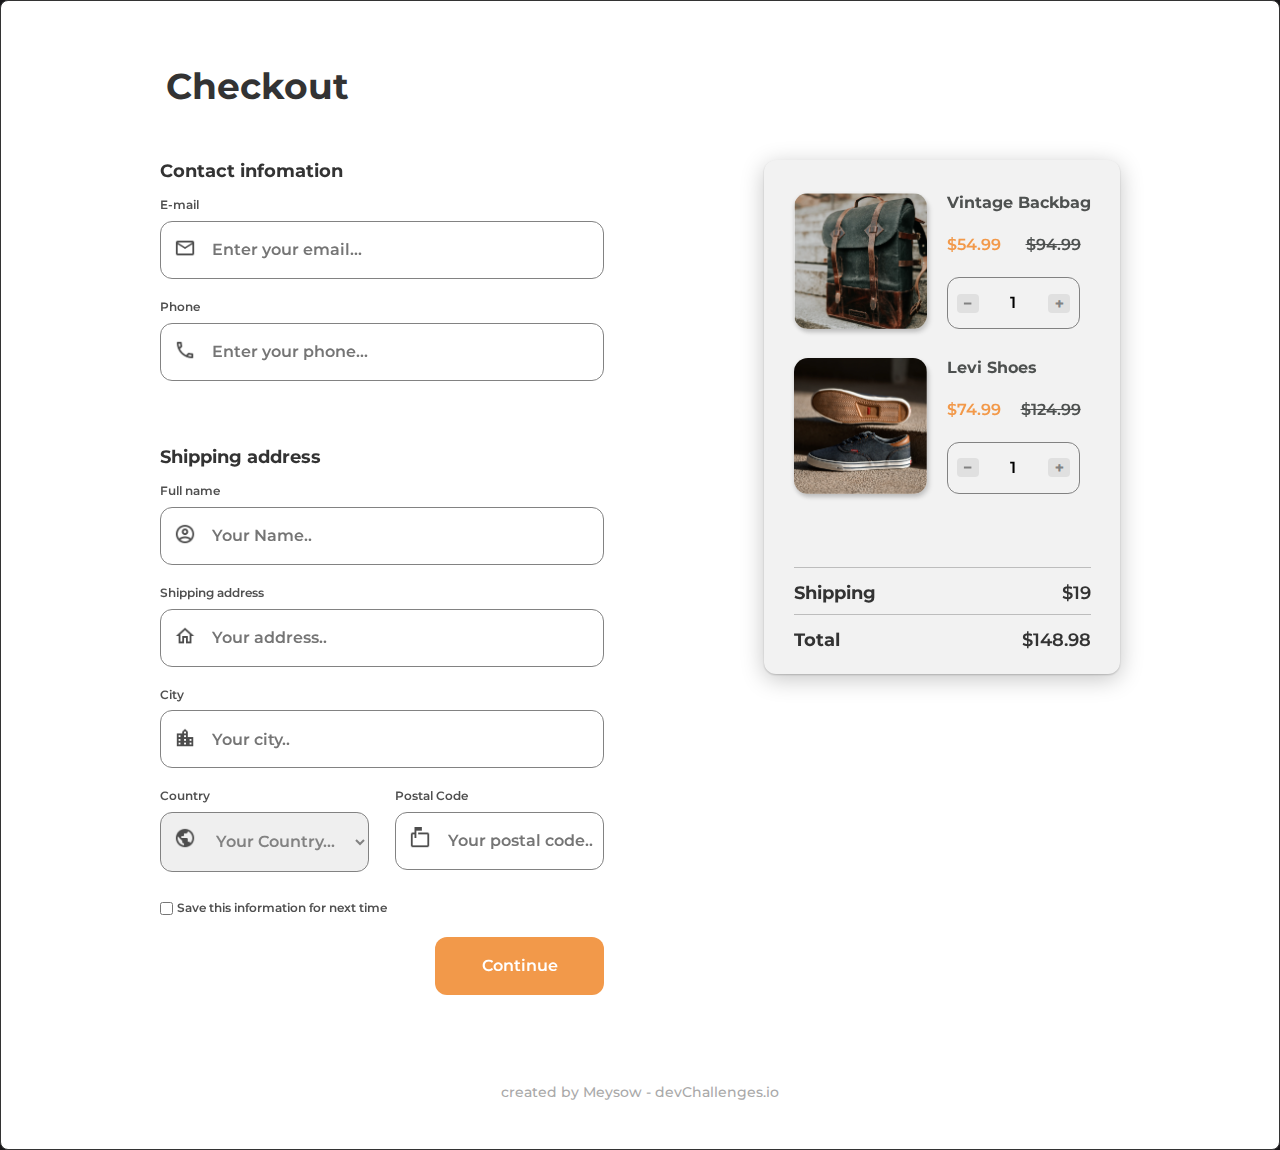
==== Checkout-Page/index.html @ 691b1ac5 "Add files via upload" ====
<!DOCTYPE html>
<html lang="en">
<head>
  <meta charset="UTF-8">
  <meta http-equiv="X-UA-Compatible" content="IE=edge">
  <meta name="viewport" content="width=device-width, initial-scale=1.0">
  <style>
    @import url('https://fonts.googleapis.com/css2?family=Montserrat:wght@600;700&display=swap');
  </style>
  <link rel="stylesheet" href="css/style.css">
  <link rel="shortcut icon" href="https://meysow.github.io/DEVCHALLENGES/404-Not-Found/img/devchallenges.png" type="image/x-icon">
  <script defer src="js/script.js"></script>
  <script defer src="js/total.js"></script>
  <title>Checkout-Page</title>
</head>
<body>
  <header class="header">
    <h1>Checkout</h1>
  </header>

  <main class="main">

    <div class="card">

      <div class="item">
        <img src="img/photo1.png" alt="">
        <div class="container">
          <h4>Vintage Backbag</h4>
          <div class="price">
            <p class="newPrice" id="qnt_1" data-price="54.99">$54.99</p>
            <p class="oldPrice" data-price="94.99">$94.99</p>
          </div>
          <div class="form-group">
            <div class="input-group">
              <div class="input-group-btn">
                <button id="down" class="btn btn-default" onclick=" down('0', 'myNumber1'); CalculateItemsValue();" ><span class="glyphicon glyphicon-minus"></span></button>
              </div>
                <input type="text" id="myNumber1" class="form-control input-number" readonly value="1" />
              <div class="input-group-btn">
                <button id="up" class="btn btn-default" onclick="up('10', 'myNumber1'); CalculateItemsValue();" ><span class="glyphicon glyphicon-plus"></span></button>
              </div>
            </div>
          </div>
        </div>
      </div>

      <div class="item">
        <img src="img/photo2.png" alt="">
        <div class="container">
          <h4>Levi Shoes</h4>
          <div class="price">
            <p class="newPrice" id="qnt_2" data-price="74.99">$74.99</p>
            <p class="oldPrice" data-price="124.99">$124.99</p>
          </div>
          <div class="form-group">
            <div class="input-group">
              <div class="input-group-btn">
                <button id="downTwo" class="btn" onclick=" down('0', 'myNumber2'); CalculateItemsValue();"><span class="glyphicon glyphicon-minus"></span></button>
              </div>
                <input type="text" id="myNumber2" class="form-control input-number" readonly value="1" />
              <div class="input-group-btn">
                <button id="upTwo" class="btn" onclick="up('10', 'myNumber2'); CalculateItemsValue();"><span class="glyphicon glyphicon-plus"></span></button>
              </div>
            </div>
          </div>
        </div>
      </div>

      <div class="recap">
        <div class="total">
          <h3>Shipping</h3>
          <p id="shipping_cost" data-price="19">$19</p>
        </div>
        <div class="total">
          <h3>Total</h3>
          <p id="ItemsTotal">$148.98</p>
        </div>
      </div>

    </div>

    <form class="form" onsubmit="return validation()">
      <h2>Contact infomation</h2>
      <div class="form__container">
        <label for="email">E-mail</label>
        <i class="input__container"></i>
        <input type="text" id="email" name="email" placeholder="Enter your email..." required>
        <label for="phone">Phone</label>
        <i class="input__container phone"></i>
        <input type="number" id="phone" name="phone" placeholder="Enter your phone..." required>
      </div>
      <h2>Shipping address</h2>
      <div class="form__container">
        <label for="name">Full name</label>
        <i class="input__container name"></i>
        <input type="text" id="name" name="name" placeholder="Your Name.." required>
        <label for="address">Shipping address</label>
        <i class="input__container address"></i>
        <input type="text" id="address" name="address" placeholder="Your address.." required>
        <label for="city">City</label>
        <i class="input__container city"></i>
        <input type="text" id="city" name="city" placeholder="Your city.." required>
        <div class="location form">
          <div class="location__container">
            <label for="country">Country</label>
            <i class="input__container country"></i>
            <select id="country" name="country" placeholder="Your country.." required>
              <option value="" disabled selected hidden>Your Country...</option>
              <option value="au">Australia</option>
              <option value="ca">Canada</option>
              <option value="fr">France</option>
            </select>
          </div>
          <div class="location__container">
            <label for="code">Postal Code</label>
            <i class="input__container code"></i><input type="number" id="postal-code" name="postal-code" placeholder="Your postal code.." required>  
          </div>
        </div>
        <div class="save">
          <input type="checkbox" id="save" name="save">
          <label for="save">Save this information for next time</label>
        </div>
        <div class="validation">
          <button type="submit">Continue</button>
        </div>
      </div>
    </form>
  </main>

  <div class="footer">
    <a href="https://devchallenges.io/challenges/0J1NxxGhOUYVqihwegfO">created by <span class="sign">Meysow</span> - devChallenges.io</a>
  </div>
</body>
</html>
---- Checkout-Page/css/style.css ----
/* RESET */
html {
  font-size: 14px;
  background-color: #181719;
}

*,
*::before,
*::after {
  box-sizing: border-box;
  margin: 0;
  padding: 0;
}

/* VARIABLES */

:root {
  --white: #fff;
  --black: #4e5150;
  --grey1: #333;
  --grey2: #f2f2f2;
  --grey3: #828282;
  --grey4: #e0e0e0;
  --grey5: #bdbdbd;
  --grey6: #4f4f4f;
  --orange: #f2994a;
}

/* BODY */
body {
  font-family: "Montserrat", sans-serif;
  font-weight: 600;
  color: var(--grey1);
  background-color: var(--white);
  min-height: 100vh;
  border: 1px solid #333;
  border-radius: 8px;
  -webkit-border-radius: 8px;
  -moz-border-radius: 8px;
  -ms-border-radius: 8px;
  -o-border-radius: 8px;
  padding: 2.29rem 0.86rem 1.71rem;
}

/*   HEADER   */
.header {
  margin: 0 auto 1.5rem auto;
  max-width: 27.36rem;
}
.header h1 {
  font-size: 1.71rem;
  line-height: 2.07rem;
  margin-left: 0.43rem;
}

/*   MAIN   */

.main {
  margin: auto;
  width: 100%;
}

/* Card */

.main .card {
  max-width: 27.36rem;
  background: var(--grey2);
  border-radius: 0.86rem;
  -webkit-border-radius: 0.86rem;
  -moz-border-radius: 0.86rem;
  -ms-border-radius: 0.86rem;
  -o-border-radius: 0.86rem;
  padding: 2.21rem 1.93rem 1rem;
  margin: 0 auto 2.79rem;
  box-shadow: 0 1px 2px 0 rgb(0 0 0 / 20%), 0 5px 23px 0 rgb(0 0 0 / 23%);
}

/* Plus And Minus */

.glyphicon-plus:before {
  content: "\002b";
}

.glyphicon-minus:before {
  content: "\2212";
}

.glyphicon::before {
  -webkit-text-stroke: 1px var(--grey3);
  cursor: pointer;
  padding: 6px;
}

.glyphicon,
.input-group-btn {
  transition: all 0.3s;
  -webkit-transition: all 0.3s;
  -moz-transition: all 0.3s;
  -ms-transition: all 0.3s;
  -o-transition: all 0.3s;
}

.btn {
  background: #e0e0e0;
  color: var(--grey3);
  border-radius: 0.29rem;
  -webkit-border-radius: 0.29rem;
  -moz-border-radius: 0.29rem;
  -ms-border-radius: 0.29rem;
  -o-border-radius: 0.29rem;
  border: none;
  padding: 2px 1px 2px;
  transition: 0.3s;
  -webkit-transition: 0.3s;
  -moz-transition: 0.3s;
  -ms-transition: 0.3s;
  -o-transition: 0.3s;
}

.btn:hover {
  background-color: var(--grey5);
}

/* Input group */

.input-group {
  display: flex;
  justify-content: center;
  align-items: center;
  width: 8.79rem;
  height: 3.57rem;
  border: 1px solid var(--grey3);
  border-radius: 0.86rem;
  -webkit-border-radius: 0.86rem;
  -moz-border-radius: 0.86rem;
  -ms-border-radius: 0.86rem;
  -o-border-radius: 0.86rem;
}

.form-control {
  border: none;
  width: 50%;
  background-color: var(--grey2);
  text-align: center;
  margin: 0 2px;
  font-weight: 600;
  font-size: 1.14rem;
  line-height: 1.42rem;
  padding: 0;
}

/* Item */

.item {
  position: relative;
  display: flex;
  margin-bottom: 2.07rem;
}

.item img {
  width: 100%;
  max-width: 8.79rem;
  border-radius: 1rem;
  -webkit-border-radius: 1rem;
  -moz-border-radius: 1rem;
  -ms-border-radius: 1rem;
  -o-border-radius: 1rem;
  margin-right: 1.36rem;
  box-shadow: 3px 4px 4px 0 rgb(0 0 0 / 10%), 0 2px 4px 0 rgb(0 0 0 / 15%);
}

.container {
  display: flex;
  flex-direction: column;
  justify-content: space-between;
}

.container h4 {
  font-size: 0.86rem;
  line-height: 1.07rem;
  color: var(--black);
}

.container .price {
  display: flex;
  align-items: center;
  justify-content: space-between;
}

.newPrice {
  font-size: 1rem;
  line-height: 1.21rem;
  color: var(--orange);
}

.oldPrice {
  font-size: 0.71rem;
  line-height: 0.86rem;
  color: var(--black);
  text-decoration-line: line-through;
  margin-right: 10px;
}

/* Recap */

.recap {
  margin-top: 5.21rem;
}

.recap .total {
  border-top: 1px solid #bdbdbd;
  display: flex;
  justify-content: space-between;
  padding: 1rem 0 0.7rem;
}

.total h3,
.total p {
  font-size: 1rem;
  line-height: 1.21rem;
  color: var(--grey1);
}

/* FORM */

.form {
  display: flex;
  flex-direction: column;
  position: relative;
  max-width: 27.36rem;
  margin-right: auto;
  margin-left: auto;
}

.form h2 {
  font-size: 1rem;
  line-height: 1.21rem;
  margin-bottom: 0.79rem;
}

.form__container {
  margin-bottom: 3.21rem;
}

label {
  position: relative;
  display: block;
  font-size: 0.71rem;
  line-height: 0.86rem;
  color: var(--grey6);
  margin-bottom: 0.37rem;
}

input,
select {
  width: 100%;
  border: 1px solid var(--grey3);
  box-sizing: border-box;
  border-radius: 0.86rem;
  -webkit-border-radius: 0.86rem;
  -moz-border-radius: 0.86rem;
  -ms-border-radius: 0.86rem;
  -o-border-radius: 0.86rem;
  padding: 0.86rem 0 0.86rem 2.79rem;
  margin-bottom: 1.18rem;
  font-family: "Montserrat", sans-serif;
  font-style: normal;
  font-weight: 600;
  font-size: 0.86rem;
  line-height: 1.07rem;
}

input::-webkit-outer-spin-button,
input::-webkit-inner-spin-button {
  -webkit-appearance: none;
  margin: 0;
}

input:focus-visible,
select:focus-visible {
  outline: none;
  border: 1px solid var(--black);
  background-color: #f2f2f2;
}

select {
  cursor: pointer;
}

.input__container {
  position: absolute;
  width: 17px;
  height: 41px;
  background: url(../img/email.png) center center / contain no-repeat;
  left: 0.86rem;
  filter: invert(28%) sepia(0%) saturate(0%) hue-rotate(196deg) brightness(99%)
    contrast(89%);
}
.phone {
  background: url(../img/phone.png) center center / contain no-repeat;
}
.name {
  background: url(../img/profil.png) center center / contain no-repeat;
}
.address {
  background: url(../img/home.png) center center / contain no-repeat;
}
.city {
  background: url(../img/city.png) center center / contain no-repeat;
}
.country {
  background: url(../img/globe.png) center center / contain no-repeat;
  left: 1rem;
  top: 1.3rem;
}
.code {
  background: url(../img/post.png) center center / contain no-repeat;
  left: 1rem;
  top: 1.3rem;
}

input::placeholder,
select::placeholder {
  font-family: "Montserrat", sans-serif;
  font-weight: 600;
  font-size: 0.86rem;
  line-height: 1.07rem;
}

.location {
  position: relative;
  display: flex;
  flex-direction: row;
  justify-content: space-between;
}

.location .location__container {
  position: relative;
  width: 47%;
}

/* color of "Your country.." */
select:invalid {
  font-family: "Montserrat", sans-serif;
  font-weight: 600;
  font-size: 0.86rem;
  line-height: 1.07rem;
  color: var(--grey3);
}

select option {
  font-family: "Montserrat", sans-serif;
  font-weight: 600;
  font-size: 0.86rem;
  line-height: 1.07rem;
  color: var(--black);
}

.save input {
  width: auto;
  vertical-align: middle;
  margin-bottom: 0;
}

.save label {
  display: inline-block;
  vertical-align: middle;
  margin-bottom: 0;
  color: var(--grey6);
}

.save {
  margin-bottom: 1.46rem;
  margin-top: 0.46rem;
}

.validation {
  display: flex;
  justify-content: flex-end;
}

.validation button {
  font-family: "Montserrat", sans-serif;
  font-weight: 600;
  font-size: 1.14rem;
  line-height: 1.42rem;
  padding: 1.21rem 3.21rem;
  color: var(--white);
  background-color: var(--orange);
  border: solid 2px transparent;
  border-radius: 0.86rem;
  -webkit-border-radius: 0.86rem;
  -moz-border-radius: 0.86rem;
  -ms-border-radius: 0.86rem;
  -o-border-radius: 0.86rem;
  cursor: pointer;
  transition: 0.3s;
  -webkit-transition: 0.3s;
  -moz-transition: 0.3s;
  -ms-transition: 0.3s;
  -o-transition: 0.3s;
}

.validation button:hover {
  color: var(--orange);
  background-color: var(--white);
  border: solid 2px var(--orange);
}

/* FOOTER */
.footer {
  padding-top: 3.14rem;
  font-family: Montserrat;
  font-weight: 500;
  font-size: 1rem;
  line-height: 1.21rem;
  text-align: center;
}

/* LINK */
.footer a {
  text-decoration: none;
  color: #a9a9a9;
}

/*   MEDIA QUERIES   */
/* Smaller screen */
@media screen and (max-width: 361px) {
  .main .card {
    padding-left: 1rem;
    padding-right: 1rem;
  }

  .item img {
    width: 43%;
    margin-right: 0.8rem;
  }

  .form-group {
    transform: scale(0.85);
    -webkit-transform: scale(0.85);
    -moz-transform: scale(0.85);
    -ms-transform: scale(0.85);
    -o-transform: scale(0.85);
  }
}

/* Large Screen */
@media screen and (min-width: 750px) {
  body {
    padding: 4.58rem 2.72rem 3.42rem;
  }
  .header {
    margin: 0 0 3.64rem;
  }

  .main {
    display: flex;
    flex-direction: row-reverse;
    justify-content: space-between;
  }

  .main .card {
    margin: 0 0 auto;
  }

  .main .form {
    margin: 0;
    width: 50%;
    padding-right: 20px;
  }
  .form__container .location {
    width: 100%;
    padding: 0;
  }
}

@media screen and (min-width: 900px) {
  .header h1 {
    font-size: 2.57rem;
    line-height: 3.14rem;
  }

  .main .form {
    max-width: 33.21rem;
  }

  .form h2 {
    font-size: 1.28rem;
    line-height: 1.57rem;
    margin-bottom: 1.07rem;
  }

  label {
    font-size: 0.86rem;
    line-height: 1.21rem;
    margin-bottom: 0.5rem;
  }

  input,
  select {
    font-size: 1.14rem;
    line-height: 1.42rem;
    padding: 1.29rem 0 1.29rem 3.71rem;
    margin-bottom: 1.43rem;
  }

  input::placeholder,
  select::placeholder {
    font-family: "Montserrat", sans-serif;
    font-weight: 600;
    font-size: 1.14rem;
    line-height: 1.42rem;
  }

  select option,
  select:invalid {
    font-size: 1.14rem;
    line-height: 1.42rem;
  }

  .input__container {
    width: 22px;
    height: 55px;
    left: 1rem;
  }
  .code,
  .country {
    top: 1.6rem;
  }
}

@media screen and (min-width: 950px) {
  .main,
  .header {
    max-width: 68.64rem;
  }

  .header {
    margin-right: auto;
    margin-left: auto;
  }

  .main .card {
    padding: 2.36rem 2.14rem 1rem;
    position: sticky;
    top: 2rem;
    right: 0;
  }

  .item img {
    max-width: 9.57rem;
  }

  .container {
    width: 100%;
  }

  .container h4 {
    font-size: 1.14rem;
    line-height: 1.42rem;
  }

  .newPrice {
    font-size: 1.14rem;
    line-height: 1.42rem;
  }

  .oldPrice {
    font-size: 1.14rem;
    line-height: 1.42rem;
  }

  .input-group {
    width: 9.57rem;
    height: 3.71rem;
  }

  .total h3,
  .total p {
    font-size: 1.29rem;
    line-height: 1.57rem;
  }
}
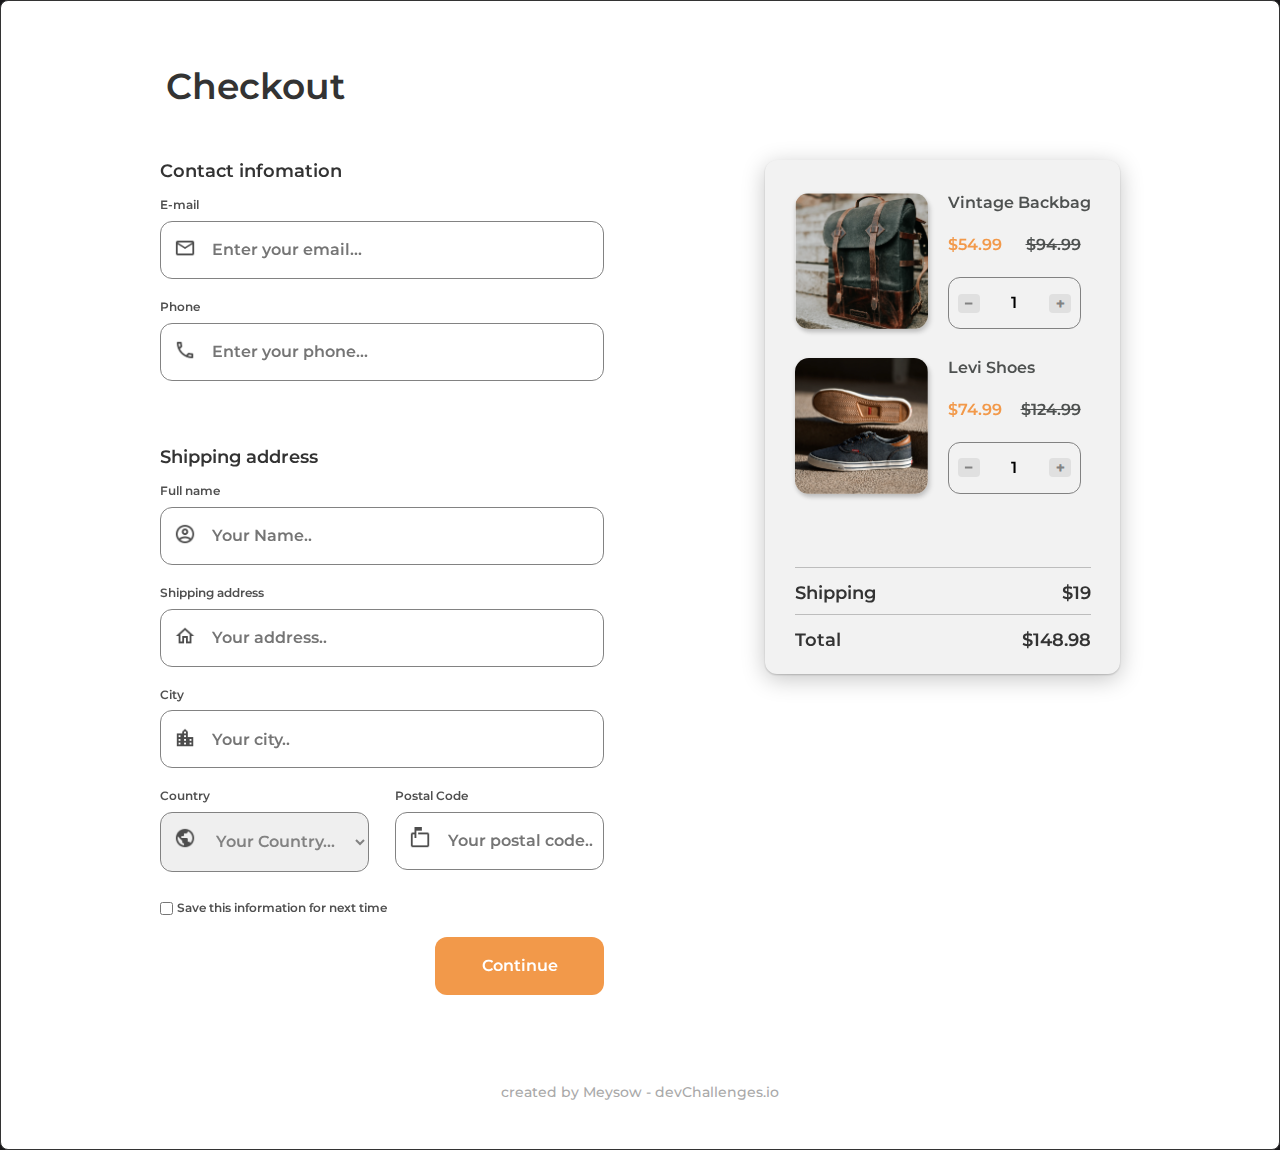
==== commit 8b93a066: "tel and email type" ====
--- a/Checkout-Page/index.html
+++ b/Checkout-Page/index.html
@@ -84,10 +84,10 @@
       <div class="form__container">
         <label for="email">E-mail</label>
         <i class="input__container"></i>
-        <input type="text" id="email" name="email" placeholder="Enter your email..." required>
+        <input type="email" id="email" name="email" placeholder="Enter your email..." required>
         <label for="phone">Phone</label>
         <i class="input__container phone"></i>
-        <input type="number" id="phone" name="phone" placeholder="Enter your phone..." required>
+        <input type="tel" id="phone" name="phone" placeholder="Enter your phone..." required>
       </div>
       <h2>Shipping address</h2>
       <div class="form__container">
--- a/Checkout-Page/css/style.css
+++ b/Checkout-Page/css/style.css
@@ -51,6 +51,7 @@
   font-size: 1.71rem;
   line-height: 2.07rem;
   margin-left: 0.43rem;
+  font-weight: 600;
 }
 
 /*   MAIN   */
@@ -179,6 +180,7 @@
   font-size: 0.86rem;
   line-height: 1.07rem;
   color: var(--black);
+  font-weight: 600;
 }
 
 .container .price {
@@ -216,6 +218,7 @@
 
 .total h3,
 .total p {
+  font-weight: 600;
   font-size: 1rem;
   line-height: 1.21rem;
   color: var(--grey1);
@@ -233,6 +236,7 @@
 }
 
 .form h2 {
+  font-weight: 600;
   font-size: 1rem;
   line-height: 1.21rem;
   margin-bottom: 0.79rem;
